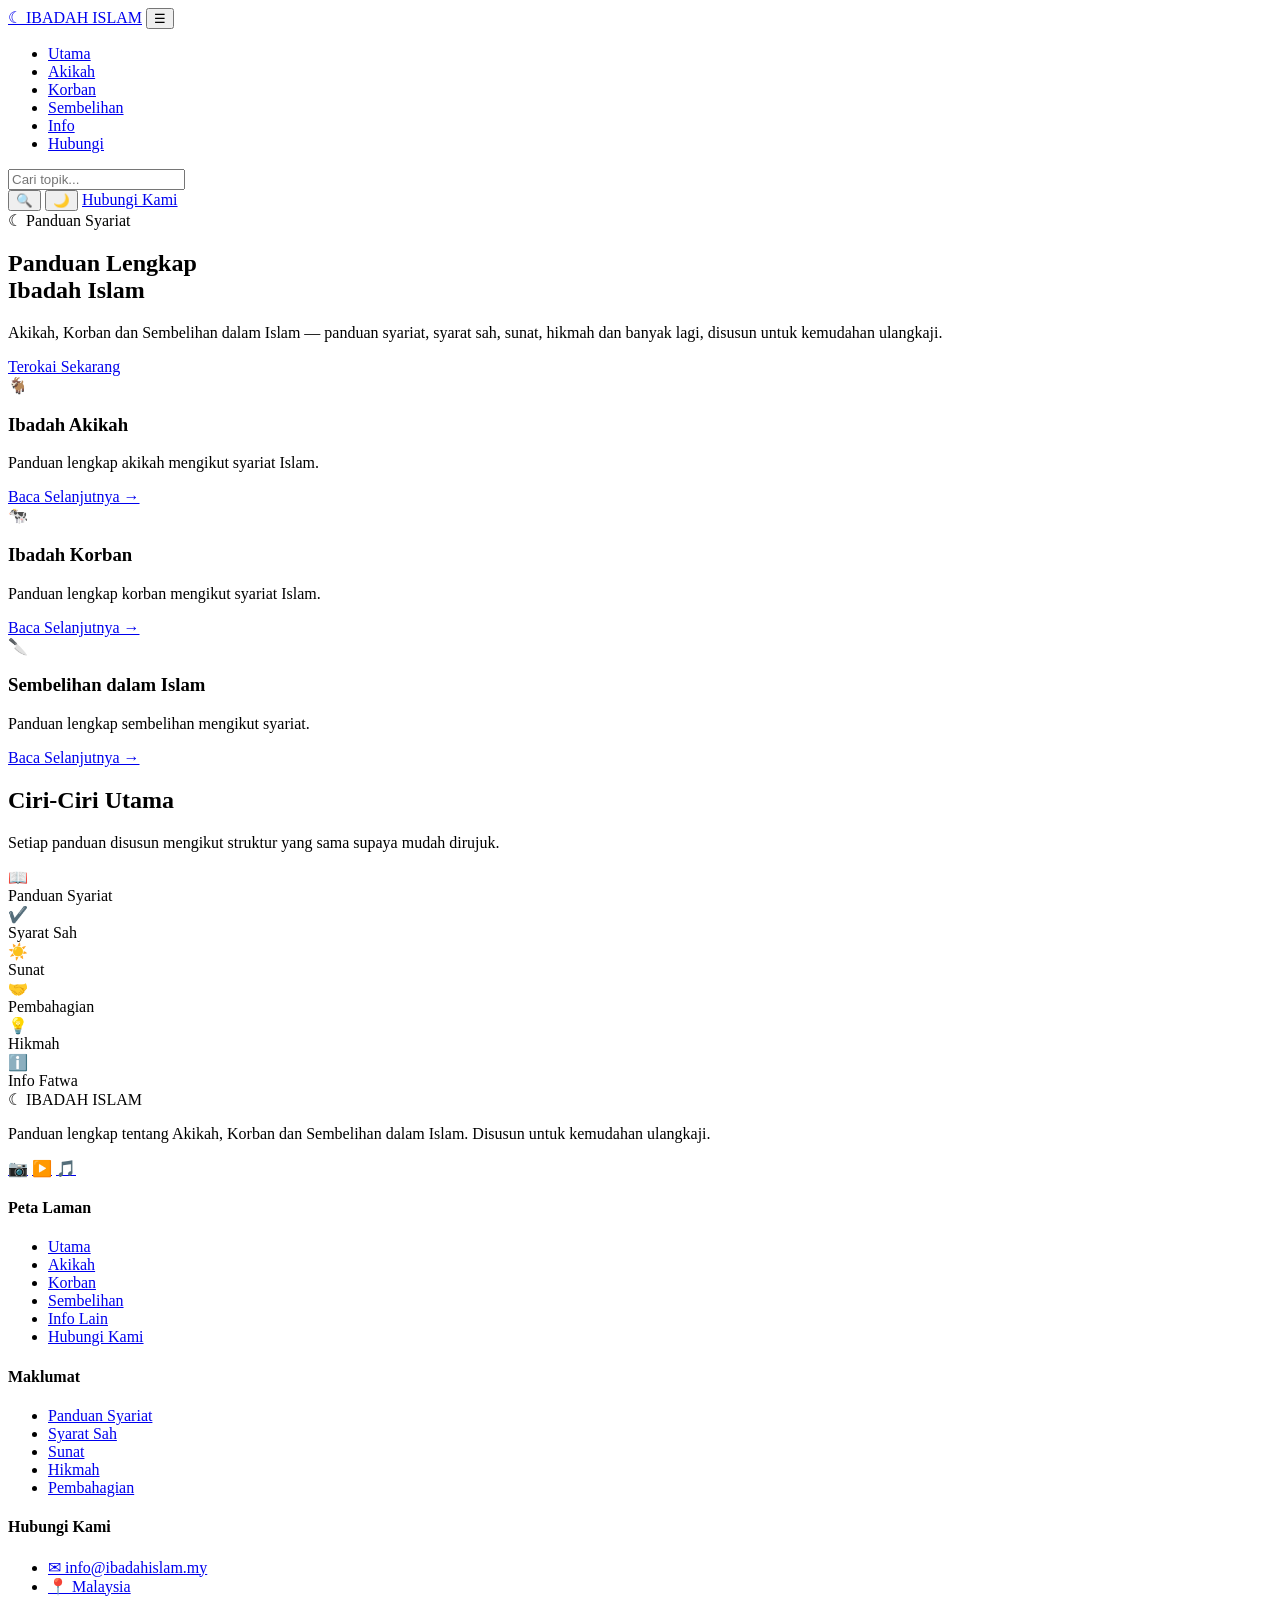
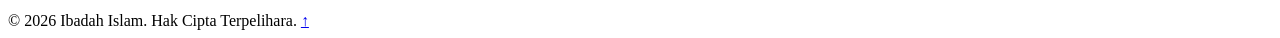
==== index.html @ 4bb91822 "Add files via upload" ====
<!DOCTYPE html>
<html lang="ms">
<head>
<meta charset="UTF-8">
<meta name="viewport" content="width=device-width, initial-scale=1.0">
<title>Panduan Ibadah Islam — Akikah, Korban &amp; Sembelihan</title>
<link rel="stylesheet" href="css/style.css">
<link rel="stylesheet" href="css/responsive.css">
</head>
<body>

<header class="site-header">
  <div class="container nav">
    <a href="index.html" class="brand"><span class="mark">☾</span> IBADAH ISLAM</a>
    <button class="nav-toggle" id="navToggle" aria-label="Buka menu">☰</button>
    <ul class="nav-links" id="navLinks">
      <li><a href="index.html" class="active">Utama</a></li>
      <li><a href="akikah.html">Akikah</a></li>
      <li><a href="korban.html">Korban</a></li>
      <li><a href="sembelihan.html">Sembelihan</a></li>
      <li><a href="about.html">Info</a></li>
      <li><a href="contact.html">Hubungi</a></li>
    </ul>
    <div class="nav-tools">
      <div class="search-wrap" id="searchWrap">
        <input type="text" class="search-input" id="searchInput" placeholder="Cari topik...">
        <div class="search-results" id="searchResults"></div>
      </div>
      <button class="icon-btn" id="searchToggle" aria-label="Cari">🔍</button>
      <button class="icon-btn" id="themeToggle" aria-label="Tukar tema">🌙</button>
      <a href="contact.html" class="nav-cta">Hubungi Kami</a>
    </div>
  </div>
</header>

<section class="hero">
  <div class="container hero-inner">
    <div class="eyebrow">☾ Panduan Syariat</div>
    <h1>Panduan Lengkap<br>Ibadah Islam</h1>
    <p>Akikah, Korban dan Sembelihan dalam Islam — panduan syariat, syarat sah, sunat, hikmah dan banyak lagi, disusun untuk kemudahan ulangkaji.</p>
    <a href="akikah.html" class="btn-primary">Terokai Sekarang</a>
  </div>
</section>

<div class="container">
  <div class="cards">
    <div class="card">
      <div class="icon">🐐</div>
      <h3>Ibadah Akikah</h3>
      <p>Panduan lengkap akikah mengikut syariat Islam.</p>
      <a href="akikah.html" class="link">Baca Selanjutnya →</a>
    </div>
    <div class="card">
      <div class="icon">🐄</div>
      <h3>Ibadah Korban</h3>
      <p>Panduan lengkap korban mengikut syariat Islam.</p>
      <a href="korban.html" class="link">Baca Selanjutnya →</a>
    </div>
    <div class="card">
      <div class="icon">🔪</div>
      <h3>Sembelihan dalam Islam</h3>
      <p>Panduan lengkap sembelihan mengikut syariat.</p>
      <a href="sembelihan.html" class="link">Baca Selanjutnya →</a>
    </div>
  </div>
</div>

<section class="section">
  <div class="container">
    <div class="section-head">
      <h2>Ciri-Ciri Utama</h2>
      <p>Setiap panduan disusun mengikut struktur yang sama supaya mudah dirujuk.</p>
    </div>
    <div class="features">
      <div class="feature"><div class="icon">📖</div><span>Panduan Syariat</span></div>
      <div class="feature"><div class="icon">✔️</div><span>Syarat Sah</span></div>
      <div class="feature"><div class="icon">☀️</div><span>Sunat</span></div>
      <div class="feature"><div class="icon">🤝</div><span>Pembahagian</span></div>
      <div class="feature"><div class="icon">💡</div><span>Hikmah</span></div>
      <div class="feature"><div class="icon">ℹ️</div><span>Info Fatwa</span></div>
    </div>
  </div>
</section>

<footer class="site-footer">
  <div class="container">
    <div class="footer-grid">
      <div class="footer-brand">
        <div class="brand"><span class="mark">☾</span> IBADAH ISLAM</div>
        <p>Panduan lengkap tentang Akikah, Korban dan Sembelihan dalam Islam. Disusun untuk kemudahan ulangkaji.</p>
        <div class="footer-social">
          <a href="#" aria-label="Instagram">📷</a>
          <a href="#" aria-label="YouTube">▶️</a>
          <a href="#" aria-label="TikTok">🎵</a>
        </div>
      </div>
      <div class="footer-col">
        <h4>Peta Laman</h4>
        <ul>
          <li><a href="index.html">Utama</a></li>
          <li><a href="akikah.html">Akikah</a></li>
          <li><a href="korban.html">Korban</a></li>
          <li><a href="sembelihan.html">Sembelihan</a></li>
          <li><a href="about.html">Info Lain</a></li>
          <li><a href="contact.html">Hubungi Kami</a></li>
        </ul>
      </div>
      <div class="footer-col">
        <h4>Maklumat</h4>
        <ul>
          <li><a href="akikah.html#t1">Panduan Syariat</a></li>
          <li><a href="akikah.html#t3">Syarat Sah</a></li>
          <li><a href="akikah.html#t4">Sunat</a></li>
          <li><a href="akikah.html#t6">Hikmah</a></li>
          <li><a href="akikah.html#t5">Pembahagian</a></li>
        </ul>
      </div>
      <div class="footer-col">
        <h4>Hubungi Kami</h4>
        <ul>
          <li><a href="mailto:info@ibadahislam.my">✉ info@ibadahislam.my</a></li>
          <li><a href="contact.html">📍 Malaysia</a></li>
        </ul>
      </div>
    </div>
    <div class="footer-bottom">
      <span>© 2026 Ibadah Islam. Hak Cipta Terpelihara.</span>
      <a href="#" class="back-top" aria-label="Kembali ke atas">↑</a>
    </div>
  </div>
</footer>

<script src="js/menu.js"></script>
<script src="js/darkmode.js"></script>
<script src="js/search.js"></script>
</body>
</html>
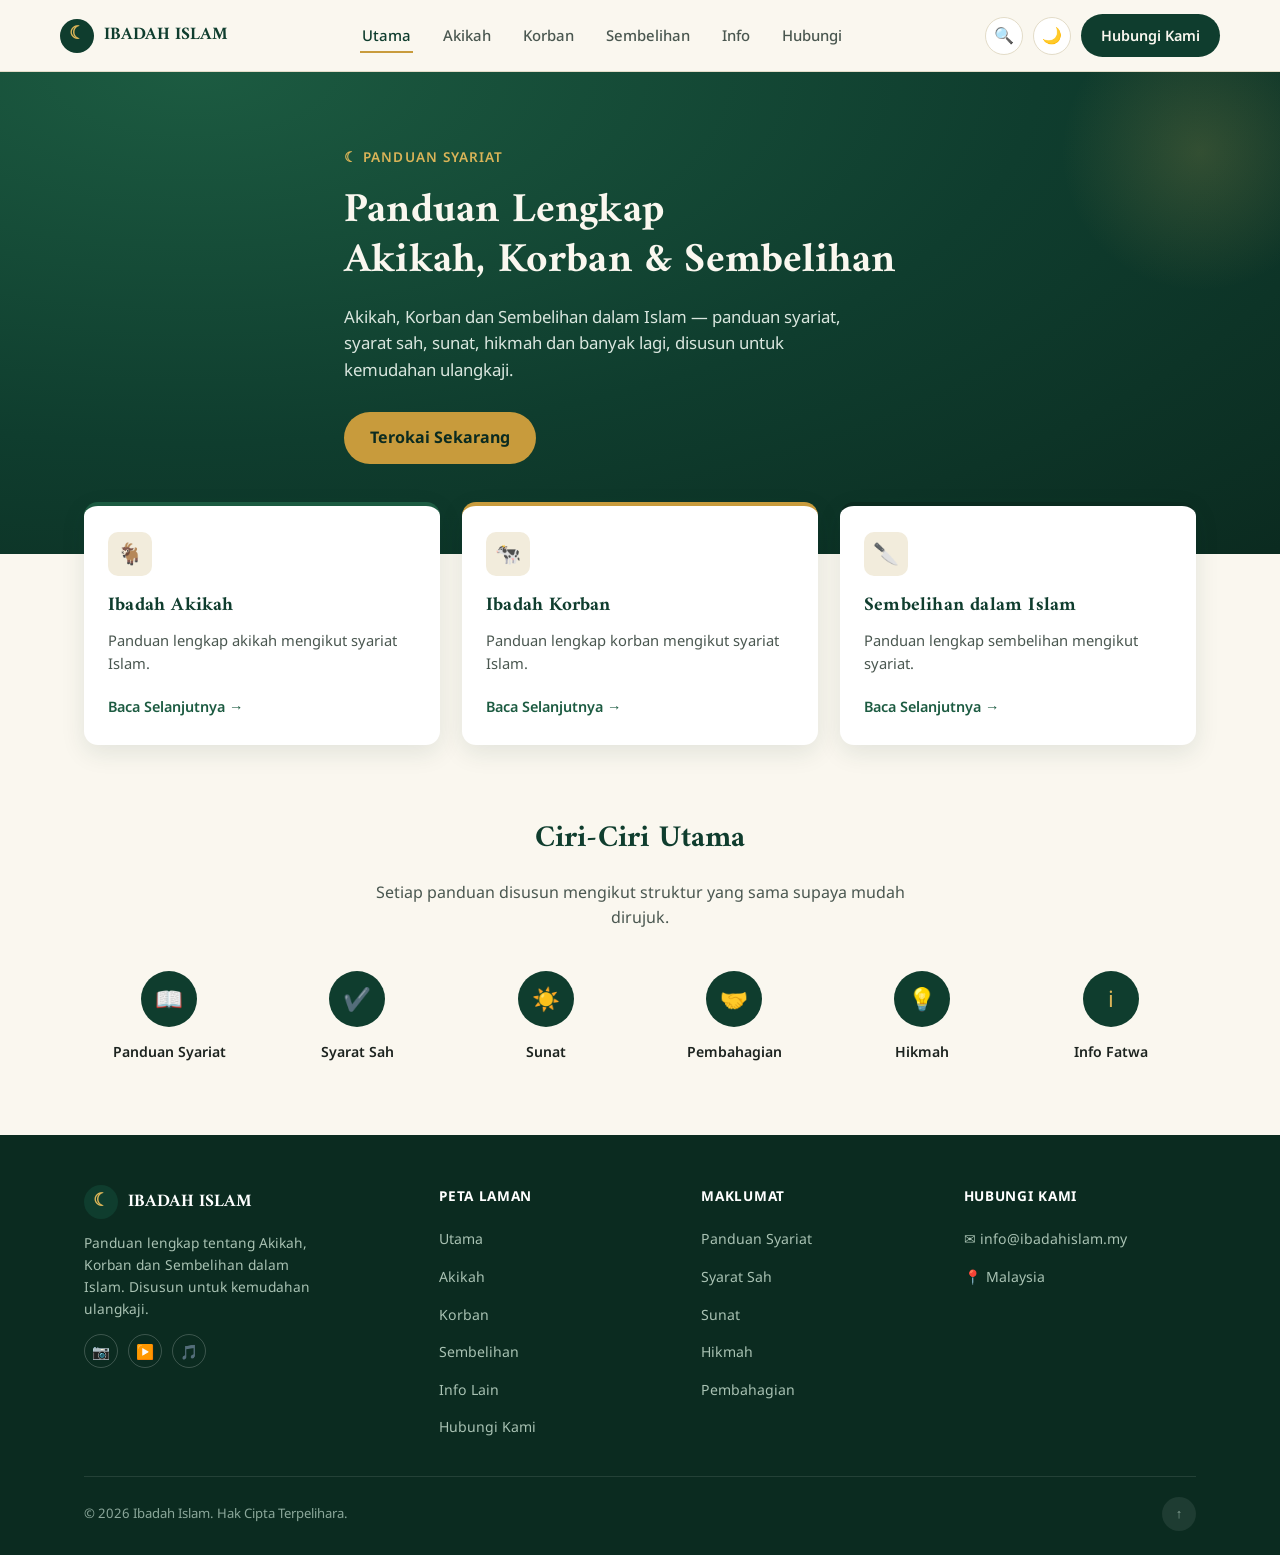
==== commit fe10ca27: "Add files via upload" ====
--- a/index.html
+++ b/index.html
@@ -3,7 +3,7 @@
 <head>
 <meta charset="UTF-8">
 <meta name="viewport" content="width=device-width, initial-scale=1.0">
-<title>Panduan Ibadah Islam — Akikah, Korban &amp; Sembelihan</title>
+<title>Panduan AKS — Akikah, Korban &amp; Sembelihan</title>
 <link rel="stylesheet" href="css/style.css">
 <link rel="stylesheet" href="css/responsive.css">
 </head>
@@ -36,7 +36,7 @@
 <section class="hero">
   <div class="container hero-inner">
     <div class="eyebrow">☾ Panduan Syariat</div>
-    <h1>Panduan Lengkap<br>Ibadah Islam</h1>
+    <h1>Panduan Lengkap<br>Akikah, Korban & Sembelihan</h1>
     <p>Akikah, Korban dan Sembelihan dalam Islam — panduan syariat, syarat sah, sunat, hikmah dan banyak lagi, disusun untuk kemudahan ulangkaji.</p>
     <a href="akikah.html" class="btn-primary">Terokai Sekarang</a>
   </div>
--- a/css/style.css
+++ b/css/style.css
@@ -0,0 +1,254 @@
+@import url('https://fonts.googleapis.com/css2?family=Amiri:ital,wght@0,400;0,700;1,400&family=Noto+Sans:wght@400;500;600;700&display=swap');
+
+:root{
+  --green-950:#0b2b20;
+  --green-900:#0f3d2e;
+  --green-700:#1c5b41;
+  --green-600:#25714f;
+  --gold-500:#c89b3c;
+  --gold-400:#dab458;
+  --cream-50:#faf7ef;
+  --cream-100:#f2ecdc;
+  --card-bg:#ffffff;
+  --ink-900:#1c231f;
+  --ink-600:#4a5750;
+  --line:#e3dcc8;
+  --ok:#2f8f5b;
+  --bad:#c0453a;
+  --radius:14px;
+  --shadow:0 8px 24px rgba(15,61,46,.10);
+  color-scheme:light;
+}
+
+html[data-theme="dark"]{
+  --cream-50:#0e1a14;
+  --cream-100:#16261e;
+  --card-bg:#152219;
+  --ink-900:#eef1ea;
+  --ink-600:#a9b8ae;
+  --line:#28392e;
+  --shadow:0 8px 24px rgba(0,0,0,.35);
+  color-scheme:dark;
+}
+
+*{box-sizing:border-box;}
+html{scroll-behavior:smooth;}
+body{
+  margin:0;
+  font-family:'Noto Sans',sans-serif;
+  color:var(--ink-900);
+  background:var(--cream-50);
+  line-height:1.6;
+  transition:background .25s,color .25s;
+}
+h1,h2,h3,.display{
+  font-family:'Amiri',serif;
+  font-weight:700;
+  letter-spacing:.2px;
+}
+a{color:inherit;text-decoration:none;}
+img{max-width:100%;display:block;}
+ul{margin:0;padding:0;list-style:none;}
+.container{max-width:1160px;margin:0 auto;padding:0 24px;}
+
+/* ---------- Crescent divider ---------- */
+.crescent-divider{display:flex;align-items:center;gap:14px;margin:8px 0 28px;color:var(--gold-500);}
+.crescent-divider::before,.crescent-divider::after{content:"";flex:1;height:1px;background:var(--line);}
+.crescent-divider svg{width:16px;height:16px;flex-shrink:0;}
+
+/* ---------- Header ---------- */
+.site-header{position:sticky;top:0;z-index:50;background:var(--cream-50);border-bottom:1px solid var(--line);}
+.nav{display:flex;align-items:center;justify-content:space-between;padding:14px 0;gap:18px;}
+.brand{display:flex;align-items:center;gap:10px;font-family:'Amiri',serif;font-weight:700;font-size:1.1rem;color:var(--green-900);white-space:nowrap;}
+html[data-theme="dark"] .brand{color:var(--gold-400);}
+.brand .mark{width:34px;height:34px;border-radius:50%;background:var(--green-900);display:flex;align-items:center;justify-content:center;color:var(--gold-400);flex-shrink:0;}
+.nav-links{display:flex;gap:28px;font-weight:500;font-size:.93rem;}
+.nav-links a{color:var(--ink-600);padding:6px 2px;border-bottom:2px solid transparent;transition:.2s;}
+.nav-links a:hover,.nav-links a.active{color:var(--green-900);border-color:var(--gold-500);}
+html[data-theme="dark"] .nav-links a:hover,
+html[data-theme="dark"] .nav-links a.active{color:var(--gold-400);}
+
+.nav-tools{display:flex;align-items:center;gap:10px;}
+.icon-btn{
+  width:38px;height:38px;border-radius:50%;border:1px solid var(--line);
+  background:var(--card-bg);color:var(--ink-600);cursor:pointer;
+  display:flex;align-items:center;justify-content:center;font-size:1rem;
+  transition:.2s;
+}
+.icon-btn:hover{border-color:var(--gold-500);color:var(--green-900);}
+html[data-theme="dark"] .icon-btn:hover{color:var(--gold-400);}
+
+.nav-cta{background:var(--green-900);color:var(--cream-50);padding:10px 20px;border-radius:999px;font-weight:600;font-size:.9rem;border:none;cursor:pointer;white-space:nowrap;}
+.nav-cta:hover{background:var(--green-700);}
+.nav-toggle{display:none;background:none;border:none;font-size:1.6rem;color:var(--green-900);cursor:pointer;}
+
+/* search */
+.search-wrap{position:relative;}
+.search-input{
+  width:0;opacity:0;padding:0;border:none;
+  background:var(--card-bg);color:var(--ink-900);border-radius:999px;
+  transition:width .25s,opacity .25s,padding .25s;
+}
+.search-wrap.open .search-input{
+  width:190px;opacity:1;padding:8px 14px;border:1px solid var(--line);
+}
+.search-results{
+  position:absolute;top:46px;right:0;width:280px;
+  background:var(--card-bg);border:1px solid var(--line);border-radius:10px;
+  box-shadow:var(--shadow);overflow:hidden;display:none;z-index:60;
+}
+.search-results.show{display:block;}
+.search-results a{display:block;padding:10px 14px;font-size:.88rem;border-bottom:1px solid var(--line);color:var(--ink-900);}
+.search-results a:last-child{border-bottom:none;}
+.search-results a:hover{background:var(--cream-100);}
+.search-results .empty{padding:12px 14px;font-size:.85rem;color:var(--ink-600);}
+
+@media(max-width:860px){
+  .nav-links{position:absolute;top:100%;left:0;right:0;background:var(--cream-50);border-bottom:1px solid var(--line);flex-direction:column;gap:0;padding:8px 24px 16px;display:none;}
+  .nav-links.open{display:flex;}
+  .nav-links a{padding:12px 0;border-bottom:1px solid var(--line);}
+  .nav-toggle{display:block;}
+  .nav-cta{display:none;}
+  .search-wrap.open .search-input{width:140px;}
+}
+
+/* ---------- Hero ---------- */
+.hero{background:radial-gradient(120% 140% at 15% 0%,var(--green-700) 0%,var(--green-900) 55%,var(--green-950) 100%);color:#faf7ef;padding:72px 0 90px;position:relative;overflow:hidden;}
+.hero::after{content:"";position:absolute;right:-60px;top:-60px;width:280px;height:280px;border-radius:50%;background:radial-gradient(circle,rgba(218,180,88,.18),transparent 70%);}
+.hero-inner{max-width:640px;position:relative;}
+.hero .eyebrow{display:inline-flex;align-items:center;gap:8px;color:var(--gold-400);font-weight:600;font-size:.85rem;letter-spacing:.08em;text-transform:uppercase;margin-bottom:18px;}
+.hero h1{font-size:2.6rem;line-height:1.2;margin:0 0 18px;}
+.hero p{color:#d9e6de;font-size:1.05rem;max-width:520px;margin:0 0 28px;}
+.btn-primary{display:inline-block;background:var(--gold-500);color:var(--green-950);padding:13px 26px;border-radius:999px;font-weight:700;transition:.2s;}
+.btn-primary:hover{background:var(--gold-400);}
+
+/* ---------- Category cards ---------- */
+.cards{display:grid;grid-template-columns:repeat(3,1fr);gap:22px;margin-top:-52px;position:relative;z-index:2;}
+.card{background:var(--card-bg);border-radius:var(--radius);padding:26px 24px;box-shadow:var(--shadow);border-top:4px solid var(--green-700);}
+.card:nth-child(2){border-top-color:var(--gold-500);}
+.card:nth-child(3){border-top-color:var(--green-950);}
+.card h3{font-size:1.2rem;margin:14px 0 8px;color:var(--green-900);}
+html[data-theme="dark"] .card h3{color:var(--gold-400);}
+.card p{color:var(--ink-600);font-size:.92rem;margin:0 0 18px;}
+.card .icon{width:44px;height:44px;border-radius:10px;background:var(--cream-100);display:flex;align-items:center;justify-content:center;color:var(--green-700);font-size:1.3rem;}
+.card a.link{color:var(--green-700);font-weight:600;font-size:.9rem;}
+.card a.link:hover{color:var(--gold-500);}
+@media(max-width:860px){.cards{grid-template-columns:1fr;margin-top:28px;}}
+
+/* ---------- Features grid ---------- */
+.section{padding:70px 0;}
+.section-head{text-align:center;max-width:560px;margin:0 auto 40px;}
+.section-head h2{font-size:1.9rem;color:var(--green-900);margin:0 0 10px;}
+html[data-theme="dark"] .section-head h2{color:var(--gold-400);}
+.section-head p{color:var(--ink-600);}
+.features{display:grid;grid-template-columns:repeat(6,1fr);gap:18px;}
+.feature{text-align:center;}
+.feature .icon{width:56px;height:56px;margin:0 auto 12px;border-radius:50%;background:var(--green-900);color:var(--gold-400);display:flex;align-items:center;justify-content:center;font-size:1.4rem;}
+.feature span{font-weight:600;font-size:.88rem;color:var(--ink-900);}
+@media(max-width:860px){.features{grid-template-columns:repeat(3,1fr);}}
+@media(max-width:520px){.features{grid-template-columns:repeat(2,1fr);}}
+
+/* ---------- Topic page header ---------- */
+.topic-hero{padding:34px 0;color:#faf7ef;}
+.topic-hero.tone-green{background:var(--green-900);}
+.topic-hero.tone-gold{background:#7a5a1e;}
+.topic-hero.tone-dark{background:var(--green-950);}
+.topic-hero-inner{display:flex;align-items:center;gap:16px;}
+.topic-hero .mark{width:52px;height:52px;border-radius:12px;background:rgba(255,255,255,.12);display:flex;align-items:center;justify-content:center;font-size:1.5rem;flex-shrink:0;}
+.breadcrumb{color:var(--gold-400);font-size:.85rem;margin-bottom:6px;}
+.breadcrumb a{color:#cfe0d7;}
+.topic-hero h1{font-size:1.6rem;margin:0 0 4px;}
+.topic-hero .sub{color:#d9e6de;font-size:.92rem;margin:0;}
+
+/* ---------- Topic content: two-column section grid ---------- */
+.topic-body{padding:40px 0 90px;}
+.topic-grid{display:grid;grid-template-columns:1fr 1fr;gap:20px;margin-bottom:20px;}
+.panel{background:var(--card-bg);border:1px solid var(--line);border-radius:var(--radius);padding:24px 26px;}
+.panel.span-2{grid-column:1 / -1;}
+.panel h2{color:var(--green-900);font-size:1.05rem;margin:0 0 14px;display:flex;gap:8px;align-items:baseline;}
+html[data-theme="dark"] .panel h2{color:var(--gold-400);}
+.panel h2 .num{color:var(--gold-500);}
+.panel p{margin:0 0 10px;font-size:.94rem;}
+.panel ul.plain li{padding:4px 0 4px 18px;position:relative;font-size:.93rem;color:var(--ink-900);}
+.panel ul.plain li::before{content:"•";position:absolute;left:0;color:var(--gold-500);}
+.hukum-badge{display:inline-block;background:var(--cream-100);color:var(--green-900);font-weight:700;padding:6px 14px;border-radius:999px;font-size:.83rem;margin-top:4px;}
+html[data-theme="dark"] .hukum-badge{color:var(--gold-400);}
+
+/* checklist (tick / cross) */
+.checklist li{display:flex;gap:10px;align-items:flex-start;padding:6px 0;font-size:.93rem;}
+.checklist li .tick{color:var(--ok);flex-shrink:0;}
+.checklist li.no .tick{color:var(--bad);}
+
+/* animal / icon mini row */
+.icon-row{display:flex;gap:14px;flex-wrap:wrap;margin-top:10px;}
+.icon-chip{display:flex;flex-direction:column;align-items:center;gap:6px;font-size:1.5rem;}
+.icon-chip span{font-size:.72rem;color:var(--ink-600);}
+
+/* subheads inside panel */
+.panel h4{margin:16px 0 6px;font-size:.88rem;color:var(--ink-600);text-transform:uppercase;letter-spacing:.04em;}
+.panel h4:first-child{margin-top:0;}
+
+/* table (used on Korban timeline) */
+.table-wrap{overflow-x:auto;}
+table.sched{width:100%;border-collapse:collapse;font-size:.9rem;}
+table.sched th,table.sched td{padding:10px 12px;text-align:left;border-bottom:1px solid var(--line);}
+table.sched th{color:var(--ink-600);font-weight:600;font-size:.8rem;text-transform:uppercase;letter-spacing:.03em;}
+table.sched td.status-ok{color:var(--ok);font-weight:600;}
+table.sched td.status-no{color:var(--bad);font-weight:600;}
+
+/* pembahagian daging circles */
+.split-row{display:flex;gap:18px;flex-wrap:wrap;margin-top:10px;}
+.split{flex:1;min-width:140px;text-align:center;}
+.split .ring{
+  width:64px;height:64px;border-radius:50%;margin:0 auto 10px;
+  display:flex;align-items:center;justify-content:center;
+  font-weight:700;font-size:.85rem;color:#fff;
+}
+.split.a .ring{background:var(--gold-500);}
+.split.b .ring{background:var(--green-700);}
+.split.c .ring{background:#3a6ea5;}
+.split p{font-size:.85rem;color:var(--ink-600);margin:0;}
+
+/* fatwa info box */
+.info-box{background:var(--cream-100);border-left:4px solid var(--gold-500);border-radius:10px;padding:18px 20px;}
+.info-box p{font-size:.85rem;color:var(--ink-600);margin-top:12px;}
+
+@media(max-width:860px){
+  .topic-grid{grid-template-columns:1fr;}
+}
+
+/* ---------- Simple content pages (About / Contact) ---------- */
+.page-body{padding:50px 0 90px;}
+.prose{max-width:720px;}
+.prose h2{color:var(--green-900);font-size:1.4rem;margin:28px 0 10px;}
+html[data-theme="dark"] .prose h2{color:var(--gold-400);}
+.prose p{margin:0 0 14px;}
+
+.contact-grid{display:grid;grid-template-columns:1fr 1fr;gap:30px;align-items:start;}
+.form-field{margin-bottom:16px;}
+.form-field label{display:block;font-size:.88rem;font-weight:600;margin-bottom:6px;}
+.form-field input,.form-field textarea{
+  width:100%;padding:11px 14px;border-radius:8px;border:1px solid var(--line);
+  background:var(--card-bg);color:var(--ink-900);font-family:inherit;font-size:.92rem;
+}
+.form-field textarea{min-height:120px;resize:vertical;}
+.form-note{font-size:.82rem;color:var(--ink-600);margin-top:10px;}
+.contact-info li{display:flex;gap:12px;align-items:flex-start;padding:10px 0;border-bottom:1px solid var(--line);font-size:.92rem;}
+.contact-info li .icon-btn{cursor:default;}
+@media(max-width:860px){.contact-grid{grid-template-columns:1fr;}}
+
+/* ---------- Footer ---------- */
+.site-footer{background:var(--green-950);color:#bcd0c5;padding:50px 0 24px;}
+.footer-grid{display:grid;grid-template-columns:1.4fr 1fr 1fr 1fr;gap:30px;padding-bottom:30px;border-bottom:1px solid rgba(255,255,255,.1);}
+.footer-brand .brand{color:#fff;margin-bottom:10px;}
+.footer-brand p{font-size:.86rem;color:#a9c2b3;max-width:240px;}
+.footer-social{display:flex;gap:10px;margin-top:14px;}
+.footer-social a{width:34px;height:34px;border-radius:50%;border:1px solid rgba(255,255,255,.2);display:flex;align-items:center;justify-content:center;font-size:.9rem;}
+.footer-col h4{color:#fff;font-size:.85rem;text-transform:uppercase;letter-spacing:.05em;margin:0 0 14px;}
+.footer-col ul li{padding:6px 0;}
+.footer-col ul li a{color:#a9c2b3;font-size:.88rem;}
+.footer-col ul li a:hover{color:var(--gold-400);}
+.footer-bottom{display:flex;justify-content:space-between;align-items:center;padding-top:20px;font-size:.82rem;color:#8ba79a;flex-wrap:wrap;gap:10px;}
+.back-top{width:34px;height:34px;border-radius:50%;background:rgba(255,255,255,.08);display:flex;align-items:center;justify-content:center;}
+@media(max-width:860px){.footer-grid{grid-template-columns:1fr 1fr;}}
+@media(max-width:520px){.footer-grid{grid-template-columns:1fr;}}
--- a/css/responsive.css
+++ b/css/responsive.css
@@ -0,0 +1,32 @@
+@media(max-width:1024px){
+  .hero{padding:56px 0 76px;}
+  .hero h1{font-size:2.2rem;}
+  .section{padding:56px 0;}
+}
+
+/* Small phones: shrink type scale, stack contact grid, full-width search */
+@media(max-width:480px){
+  .hero h1{font-size:1.8rem;}
+  .hero p{font-size:.95rem;}
+  .brand{font-size:.95rem;}
+  .topic-hero h1{font-size:1.35rem;}
+  .panel{padding:20px 18px;}
+  .split-row{gap:12px;}
+  .split{min-width:100px;}
+  .footer-bottom{flex-direction:column;align-items:flex-start;}
+  .search-wrap.open .search-input{width:100%;position:fixed;left:16px;right:16px;top:64px;}
+  .search-results{position:fixed;left:16px;right:16px;top:108px;width:auto;}
+}
+
+/* Print: no header/footer chrome, just content */
+@media print{
+  .site-header,.site-footer,.nav-tools,.search-wrap{display:none !important;}
+  body{background:#fff;color:#000;}
+  .panel{border:1px solid #ccc;box-shadow:none;}
+}
+
+/* Respect reduced-motion preference */
+@media (prefers-reduced-motion: reduce){
+  html{scroll-behavior:auto;}
+  *{transition:none !important;}
+}
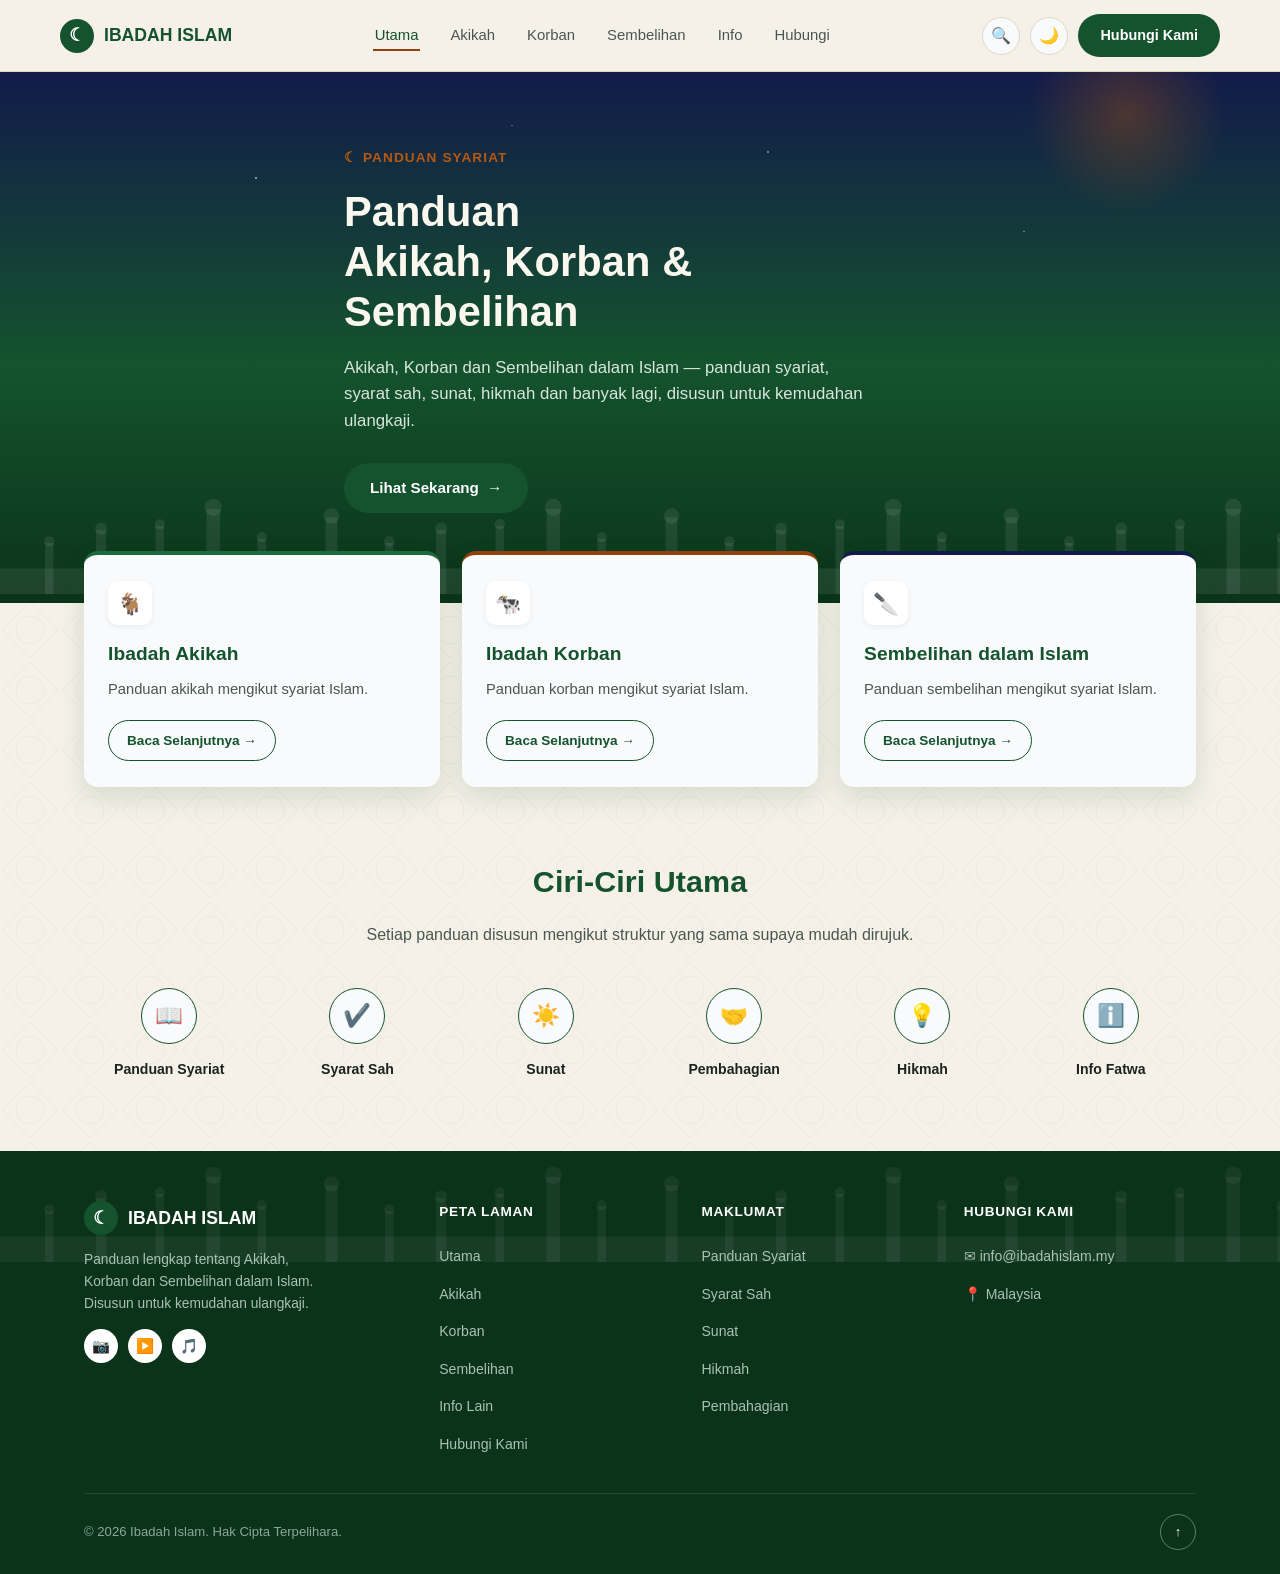
==== commit be174ff8: "Add files via upload" ====
--- a/index.html
+++ b/index.html
@@ -36,9 +36,9 @@
 <section class="hero">
   <div class="container hero-inner">
     <div class="eyebrow">☾ Panduan Syariat</div>
-    <h1>Panduan Lengkap<br>Akikah, Korban & Sembelihan</h1>
+    <h1>Panduan<br>Akikah, Korban & Sembelihan</h1>
     <p>Akikah, Korban dan Sembelihan dalam Islam — panduan syariat, syarat sah, sunat, hikmah dan banyak lagi, disusun untuk kemudahan ulangkaji.</p>
-    <a href="akikah.html" class="btn-primary">Terokai Sekarang</a>
+    <a href="akikah.html" class="btn-primary"> Lihat Sekarang</a>
   </div>
 </section>
 
@@ -47,19 +47,19 @@
     <div class="card">
       <div class="icon">🐐</div>
       <h3>Ibadah Akikah</h3>
-      <p>Panduan lengkap akikah mengikut syariat Islam.</p>
+      <p>Panduan akikah mengikut syariat Islam.</p>
       <a href="akikah.html" class="link">Baca Selanjutnya →</a>
     </div>
     <div class="card">
       <div class="icon">🐄</div>
       <h3>Ibadah Korban</h3>
-      <p>Panduan lengkap korban mengikut syariat Islam.</p>
+      <p>Panduan korban mengikut syariat Islam.</p>
       <a href="korban.html" class="link">Baca Selanjutnya →</a>
     </div>
     <div class="card">
       <div class="icon">🔪</div>
       <h3>Sembelihan dalam Islam</h3>
-      <p>Panduan lengkap sembelihan mengikut syariat.</p>
+      <p>Panduan sembelihan mengikut syariat Islam.</p>
       <a href="sembelihan.html" class="link">Baca Selanjutnya →</a>
     </div>
   </div>
--- a/css/style.css
+++ b/css/style.css
@@ -1,22 +1,30 @@
-@import url('https://fonts.googleapis.com/css2?family=Amiri:ital,wght@0,400;0,700;1,400&family=Noto+Sans:wght@400;500;600;700&display=swap');
+/* ===========================================================
+   PANDUAN IBADAH ISLAM — Design tokens
+   Palette (from brand sheet): deep green #14532D, amber #92400E,
+   navy #1E3ABA, warm cream #F5F1E8, near-white card #F8FAFC
+   Type: Poppins Bold (headings) + Poppins Regular (body)
+=========================================================== */
+
+@import url('https://fonts.googleapis.com/css2?family=Poppins:wght@400;500;600;700&display=swap');
 
 :root{
-  --green-950:#0b2b20;
-  --green-900:#0f3d2e;
-  --green-700:#1c5b41;
-  --green-600:#25714f;
-  --gold-500:#c89b3c;
-  --gold-400:#dab458;
-  --cream-50:#faf7ef;
-  --cream-100:#f2ecdc;
-  --card-bg:#ffffff;
+  --green-950:#0b3319;
+  --green-900:#14532d;
+  --green-700:#1c6b3a;
+  --green-600:#237a44;
+  --gold-500:#92400e;
+  --gold-400:#b5590f;
+  --navy-900:#121b4a;
+  --cream-50:#f5f1e8;
+  --cream-100:#ece3cf;
+  --card-bg:#f8fafc;
   --ink-900:#1c231f;
   --ink-600:#4a5750;
-  --line:#e3dcc8;
-  --ok:#2f8f5b;
+  --line:#e3d9c2;
+  --ok:#1c6b3a;
   --bad:#c0453a;
   --radius:14px;
-  --shadow:0 8px 24px rgba(15,61,46,.10);
+  --shadow:0 10px 26px rgba(20,83,45,.14);
   color-scheme:light;
 }
 
@@ -27,7 +35,7 @@
   --ink-900:#eef1ea;
   --ink-600:#a9b8ae;
   --line:#28392e;
-  --shadow:0 8px 24px rgba(0,0,0,.35);
+  --shadow:0 10px 26px rgba(0,0,0,.4);
   color-scheme:dark;
 }
 
@@ -35,16 +43,19 @@
 html{scroll-behavior:smooth;}
 body{
   margin:0;
-  font-family:'Noto Sans',sans-serif;
+  font-family:'Poppins',sans-serif;
   color:var(--ink-900);
-  background:var(--cream-50);
+  background-color:var(--cream-50);
+  /* subtle geometric texture, echoes the brand sheet's optional pattern background */
+  background-image:url("data:image/svg+xml,%3Csvg xmlns='http://www.w3.org/2000/svg' width='60' height='60' viewBox='0 0 60 60'%3E%3Cg fill='none' stroke='%2314532d' stroke-opacity='0.05' stroke-width='1'%3E%3Cpath d='M30 2 L58 30 L30 58 L2 30 Z'/%3E%3Ccircle cx='30' cy='30' r='14'/%3E%3C/g%3E%3C/svg%3E");
+  background-repeat:repeat;
   line-height:1.6;
   transition:background .25s,color .25s;
 }
 h1,h2,h3,.display{
-  font-family:'Amiri',serif;
+  font-family:'Poppins',sans-serif;
   font-weight:700;
-  letter-spacing:.2px;
+  letter-spacing:.1px;
 }
 a{color:inherit;text-decoration:none;}
 img{max-width:100%;display:block;}
@@ -59,9 +70,9 @@
 /* ---------- Header ---------- */
 .site-header{position:sticky;top:0;z-index:50;background:var(--cream-50);border-bottom:1px solid var(--line);}
 .nav{display:flex;align-items:center;justify-content:space-between;padding:14px 0;gap:18px;}
-.brand{display:flex;align-items:center;gap:10px;font-family:'Amiri',serif;font-weight:700;font-size:1.1rem;color:var(--green-900);white-space:nowrap;}
+.brand{display:flex;align-items:center;gap:10px;font-family:'Poppins',sans-serif;font-weight:700;font-size:1.1rem;color:var(--green-900);white-space:nowrap;}
 html[data-theme="dark"] .brand{color:var(--gold-400);}
-.brand .mark{width:34px;height:34px;border-radius:50%;background:var(--green-900);display:flex;align-items:center;justify-content:center;color:var(--gold-400);flex-shrink:0;}
+.brand .mark{width:34px;height:34px;border-radius:50%;background:var(--green-900);display:flex;align-items:center;justify-content:center;color:#fff;flex-shrink:0;}
 .nav-links{display:flex;gap:28px;font-weight:500;font-size:.93rem;}
 .nav-links a{color:var(--ink-600);padding:6px 2px;border-bottom:2px solid transparent;transition:.2s;}
 .nav-links a:hover,.nav-links a.active{color:var(--green-900);border-color:var(--gold-500);}
@@ -70,16 +81,17 @@
 
 .nav-tools{display:flex;align-items:center;gap:10px;}
 .icon-btn{
-  width:38px;height:38px;border-radius:50%;border:1px solid var(--line);
-  background:var(--card-bg);color:var(--ink-600);cursor:pointer;
+  width:38px;height:38px;border-radius:50%;border:1.5px solid var(--line);
+  background:var(--card-bg);color:var(--green-900);cursor:pointer;
   display:flex;align-items:center;justify-content:center;font-size:1rem;
   transition:.2s;
 }
-.icon-btn:hover{border-color:var(--gold-500);color:var(--green-900);}
-html[data-theme="dark"] .icon-btn:hover{color:var(--gold-400);}
-
-.nav-cta{background:var(--green-900);color:var(--cream-50);padding:10px 20px;border-radius:999px;font-weight:600;font-size:.9rem;border:none;cursor:pointer;white-space:nowrap;}
-.nav-cta:hover{background:var(--green-700);}
+.icon-btn:hover{border-color:var(--green-900);background:var(--green-900);color:#fff;}
+html[data-theme="dark"] .icon-btn{color:var(--gold-400);}
+html[data-theme="dark"] .icon-btn:hover{background:var(--gold-500);color:#fff;border-color:var(--gold-500);}
+
+.nav-cta{background:var(--green-900);color:#fff;padding:10px 22px;border-radius:999px;font-weight:600;font-size:.9rem;border:none;cursor:pointer;white-space:nowrap;transition:.2s;}
+.nav-cta:hover{background:var(--gold-500);}
 .nav-toggle{display:none;background:none;border:none;font-size:1.6rem;color:var(--green-900);cursor:pointer;}
 
 /* search */
@@ -90,11 +102,11 @@
   transition:width .25s,opacity .25s,padding .25s;
 }
 .search-wrap.open .search-input{
-  width:190px;opacity:1;padding:8px 14px;border:1px solid var(--line);
+  width:190px;opacity:1;padding:9px 16px;border:1.5px solid var(--green-900);
 }
 .search-results{
   position:absolute;top:46px;right:0;width:280px;
-  background:var(--card-bg);border:1px solid var(--line);border-radius:10px;
+  background:var(--card-bg);border:1px solid var(--line);border-radius:12px;
   box-shadow:var(--shadow);overflow:hidden;display:none;z-index:60;
 }
 .search-results.show{display:block;}
@@ -112,27 +124,58 @@
   .search-wrap.open .search-input{width:140px;}
 }
 
-/* ---------- Hero ---------- */
-.hero{background:radial-gradient(120% 140% at 15% 0%,var(--green-700) 0%,var(--green-900) 55%,var(--green-950) 100%);color:#faf7ef;padding:72px 0 90px;position:relative;overflow:hidden;}
-.hero::after{content:"";position:absolute;right:-60px;top:-60px;width:280px;height:280px;border-radius:50%;background:radial-gradient(circle,rgba(218,180,88,.18),transparent 70%);}
+/* ---------- Hero — night skyline + crescent, brand-sheet mood ---------- */
+.hero{
+  background-color:var(--green-950);
+  background-image:
+    radial-gradient(2px 2px at 20% 20%, rgba(255,255,255,.5) 50%, transparent 51%),
+    radial-gradient(2px 2px at 60% 15%, rgba(255,255,255,.4) 50%, transparent 51%),
+    radial-gradient(1.5px 1.5px at 80% 30%, rgba(255,255,255,.35) 50%, transparent 51%),
+    radial-gradient(1.5px 1.5px at 40% 10%, rgba(255,255,255,.3) 50%, transparent 51%),
+    radial-gradient(140px 140px at 88% 8%, rgba(181,89,15,.35), transparent 70%),
+    url("data:image/svg+xml,%3Csvg xmlns='http://www.w3.org/2000/svg' viewBox='0 0 400 120'%3E%3Cg fill='%23ffffff' fill-opacity='0.08'%3E%3Crect x='0' y='90' width='400' height='30'/%3E%3Crect x='30' y='40' width='10' height='80'/%3E%3Ccircle cx='35' cy='38' r='6'/%3E%3Crect x='90' y='20' width='16' height='100'/%3E%3Ccircle cx='98' cy='18' r='10'/%3E%3Crect x='150' y='55' width='10' height='65'/%3E%3Ccircle cx='155' cy='53' r='6'/%3E%3Crect x='230' y='30' width='14' height='90'/%3E%3Ccircle cx='237' cy='28' r='9'/%3E%3Crect x='300' y='60' width='10' height='60'/%3E%3Ccircle cx='305' cy='58' r='6'/%3E%3Crect x='360' y='45' width='12' height='75'/%3E%3Ccircle cx='366' cy='43' r='7'/%3E%3C/g%3E%3C/svg%3E"),
+    linear-gradient(180deg,var(--navy-900) 0%,var(--green-900) 55%,var(--green-950) 100%);
+  background-repeat:no-repeat,no-repeat,no-repeat,no-repeat,no-repeat,repeat-x,no-repeat;
+  background-position:top left,top left,top left,top left,top right,bottom center,top left;
+  background-size:auto,auto,auto,auto,auto,340px 120px,cover;
+  color:#faf7ef;
+  padding:72px 0 90px;
+  position:relative;
+  overflow:hidden;
+}
 .hero-inner{max-width:640px;position:relative;}
 .hero .eyebrow{display:inline-flex;align-items:center;gap:8px;color:var(--gold-400);font-weight:600;font-size:.85rem;letter-spacing:.08em;text-transform:uppercase;margin-bottom:18px;}
 .hero h1{font-size:2.6rem;line-height:1.2;margin:0 0 18px;}
 .hero p{color:#d9e6de;font-size:1.05rem;max-width:520px;margin:0 0 28px;}
-.btn-primary{display:inline-block;background:var(--gold-500);color:var(--green-950);padding:13px 26px;border-radius:999px;font-weight:700;transition:.2s;}
-.btn-primary:hover{background:var(--gold-400);}
+
+/* Buttons — solid pill (TEROKAI SEKARANG style) */
+.btn-primary{
+  display:inline-flex;align-items:center;gap:8px;
+  background:var(--green-900);color:#fff;
+  padding:13px 26px;border-radius:999px;font-weight:600;font-size:.95rem;
+  transition:.2s;
+}
+.btn-primary::after{content:"→";font-weight:700;}
+.btn-primary:hover{background:var(--gold-500);}
 
 /* ---------- Category cards ---------- */
 .cards{display:grid;grid-template-columns:repeat(3,1fr);gap:22px;margin-top:-52px;position:relative;z-index:2;}
 .card{background:var(--card-bg);border-radius:var(--radius);padding:26px 24px;box-shadow:var(--shadow);border-top:4px solid var(--green-700);}
 .card:nth-child(2){border-top-color:var(--gold-500);}
-.card:nth-child(3){border-top-color:var(--green-950);}
+.card:nth-child(3){border-top-color:var(--navy-900);}
 .card h3{font-size:1.2rem;margin:14px 0 8px;color:var(--green-900);}
 html[data-theme="dark"] .card h3{color:var(--gold-400);}
 .card p{color:var(--ink-600);font-size:.92rem;margin:0 0 18px;}
-.card .icon{width:44px;height:44px;border-radius:10px;background:var(--cream-100);display:flex;align-items:center;justify-content:center;color:var(--green-700);font-size:1.3rem;}
-.card a.link{color:var(--green-700);font-weight:600;font-size:.9rem;}
-.card a.link:hover{color:var(--gold-500);}
+.card .icon{width:44px;height:44px;border-radius:10px;background:#fff;display:flex;align-items:center;justify-content:center;color:var(--green-700);font-size:1.3rem;box-shadow:0 2px 6px rgba(0,0,0,.06);}
+
+/* Buttons — outlined pill (BACA SELANJUTNYA style) */
+.card a.link{
+  display:inline-flex;align-items:center;gap:6px;
+  border:1.5px solid var(--green-900);color:var(--green-900);
+  padding:9px 18px;border-radius:999px;font-weight:600;font-size:.85rem;
+  transition:.2s;
+}
+.card a.link:hover{background:var(--green-900);color:#fff;}
 @media(max-width:860px){.cards{grid-template-columns:1fr;margin-top:28px;}}
 
 /* ---------- Features grid ---------- */
@@ -143,22 +186,23 @@
 .section-head p{color:var(--ink-600);}
 .features{display:grid;grid-template-columns:repeat(6,1fr);gap:18px;}
 .feature{text-align:center;}
-.feature .icon{width:56px;height:56px;margin:0 auto 12px;border-radius:50%;background:var(--green-900);color:var(--gold-400);display:flex;align-items:center;justify-content:center;font-size:1.4rem;}
+.feature .icon{width:56px;height:56px;margin:0 auto 12px;border-radius:50%;border:1.5px solid var(--green-900);background:var(--card-bg);color:var(--green-900);display:flex;align-items:center;justify-content:center;font-size:1.4rem;}
+html[data-theme="dark"] .feature .icon{border-color:var(--gold-400);color:var(--gold-400);}
 .feature span{font-weight:600;font-size:.88rem;color:var(--ink-900);}
 @media(max-width:860px){.features{grid-template-columns:repeat(3,1fr);}}
 @media(max-width:520px){.features{grid-template-columns:repeat(2,1fr);}}
 
-/* ---------- Topic page header ---------- */
+/* ---------- Topic page header — color-coded per category, per brand sheet ---------- */
 .topic-hero{padding:34px 0;color:#faf7ef;}
 .topic-hero.tone-green{background:var(--green-900);}
-.topic-hero.tone-gold{background:#7a5a1e;}
-.topic-hero.tone-dark{background:var(--green-950);}
+.topic-hero.tone-gold{background:var(--gold-500);}
+.topic-hero.tone-dark{background:var(--navy-900);}
 .topic-hero-inner{display:flex;align-items:center;gap:16px;}
-.topic-hero .mark{width:52px;height:52px;border-radius:12px;background:rgba(255,255,255,.12);display:flex;align-items:center;justify-content:center;font-size:1.5rem;flex-shrink:0;}
-.breadcrumb{color:var(--gold-400);font-size:.85rem;margin-bottom:6px;}
-.breadcrumb a{color:#cfe0d7;}
+.topic-hero .mark{width:52px;height:52px;border-radius:12px;background:rgba(255,255,255,.15);display:flex;align-items:center;justify-content:center;font-size:1.5rem;flex-shrink:0;}
+.breadcrumb{color:#f3dfc0;font-size:.85rem;margin-bottom:6px;}
+.breadcrumb a{color:#e4ded0;}
 .topic-hero h1{font-size:1.6rem;margin:0 0 4px;}
-.topic-hero .sub{color:#d9e6de;font-size:.92rem;margin:0;}
+.topic-hero .sub{color:#eae4d6;font-size:.92rem;margin:0;}
 
 /* ---------- Topic content: two-column section grid ---------- */
 .topic-body{padding:40px 0 90px;}
@@ -170,19 +214,28 @@
 .panel h2 .num{color:var(--gold-500);}
 .panel p{margin:0 0 10px;font-size:.94rem;}
 .panel ul.plain li{padding:4px 0 4px 18px;position:relative;font-size:.93rem;color:var(--ink-900);}
-.panel ul.plain li::before{content:"•";position:absolute;left:0;color:var(--gold-500);}
-.hukum-badge{display:inline-block;background:var(--cream-100);color:var(--green-900);font-weight:700;padding:6px 14px;border-radius:999px;font-size:.83rem;margin-top:4px;}
-html[data-theme="dark"] .hukum-badge{color:var(--gold-400);}
-
-/* checklist (tick / cross) */
+.panel ul.plain li::before{content:"▸";position:absolute;left:0;color:var(--gold-500);}
+
+/* Badge — matches "SUNAT MUAKAD" pill from the brand sheet */
+.hukum-badge{display:inline-block;background:#e3efe6;color:var(--green-900);font-weight:700;padding:6px 16px;border-radius:999px;font-size:.83rem;margin-top:4px;}
+html[data-theme="dark"] .hukum-badge{background:rgba(146,64,14,.25);color:var(--gold-400);}
+
+/* checklist — circular tick / cross, matches "CHECK & BULLET ICONS" */
 .checklist li{display:flex;gap:10px;align-items:flex-start;padding:6px 0;font-size:.93rem;}
-.checklist li .tick{color:var(--ok);flex-shrink:0;}
-.checklist li.no .tick{color:var(--bad);}
-
-/* animal / icon mini row */
+.checklist li .tick{
+  color:#fff;background:var(--ok);flex-shrink:0;
+  width:18px;height:18px;border-radius:50%;
+  display:inline-flex;align-items:center;justify-content:center;
+  font-size:.68rem;line-height:1;margin-top:1px;
+}
+.checklist li.no .tick{background:var(--bad);}
+
+/* animal / icon mini row — circular chips, matches "SMALL ANIMAL ICONS" */
 .icon-row{display:flex;gap:14px;flex-wrap:wrap;margin-top:10px;}
-.icon-chip{display:flex;flex-direction:column;align-items:center;gap:6px;font-size:1.5rem;}
-.icon-chip span{font-size:.72rem;color:var(--ink-600);}
+.icon-chip{display:flex;flex-direction:column;align-items:center;gap:6px;font-size:1.4rem;}
+.icon-chip::before{content:"";}
+.icon-chip{padding:10px;border-radius:50%;background:var(--cream-100);width:52px;height:52px;justify-content:center;}
+.icon-chip span{font-size:.7rem;color:var(--ink-600);margin-top:2px;}
 
 /* subheads inside panel */
 .panel h4{margin:16px 0 6px;font-size:.88rem;color:var(--ink-600);text-transform:uppercase;letter-spacing:.04em;}
@@ -192,25 +245,29 @@
 .table-wrap{overflow-x:auto;}
 table.sched{width:100%;border-collapse:collapse;font-size:.9rem;}
 table.sched th,table.sched td{padding:10px 12px;text-align:left;border-bottom:1px solid var(--line);}
-table.sched th{color:var(--ink-600);font-weight:600;font-size:.8rem;text-transform:uppercase;letter-spacing:.03em;}
+table.sched th{color:#fff;background:var(--green-900);font-weight:600;font-size:.8rem;text-transform:uppercase;letter-spacing:.03em;}
+table.sched th:first-child{border-top-left-radius:8px;}
+table.sched th:last-child{border-top-right-radius:8px;}
 table.sched td.status-ok{color:var(--ok);font-weight:600;}
 table.sched td.status-no{color:var(--bad);font-weight:600;}
 
-/* pembahagian daging circles */
+/* pembahagian daging circles — 1/3 rings, matches "INFO GRAPHIC ELEMENTS" */
 .split-row{display:flex;gap:18px;flex-wrap:wrap;margin-top:10px;}
 .split{flex:1;min-width:140px;text-align:center;}
 .split .ring{
   width:64px;height:64px;border-radius:50%;margin:0 auto 10px;
   display:flex;align-items:center;justify-content:center;
   font-weight:700;font-size:.85rem;color:#fff;
+  box-shadow:0 4px 10px rgba(0,0,0,.12);
 }
 .split.a .ring{background:var(--gold-500);}
 .split.b .ring{background:var(--green-700);}
-.split.c .ring{background:#3a6ea5;}
+.split.c .ring{background:var(--navy-900);}
 .split p{font-size:.85rem;color:var(--ink-600);margin:0;}
 
 /* fatwa info box */
-.info-box{background:var(--cream-100);border-left:4px solid var(--gold-500);border-radius:10px;padding:18px 20px;}
+.info-box{background:#f6ecdd;border-left:4px solid var(--gold-500);border-radius:10px;padding:18px 20px;}
+html[data-theme="dark"] .info-box{background:rgba(146,64,14,.15);}
 .info-box p{font-size:.85rem;color:var(--ink-600);margin-top:12px;}
 
 @media(max-width:860px){
@@ -228,27 +285,41 @@
 .form-field{margin-bottom:16px;}
 .form-field label{display:block;font-size:.88rem;font-weight:600;margin-bottom:6px;}
 .form-field input,.form-field textarea{
-  width:100%;padding:11px 14px;border-radius:8px;border:1px solid var(--line);
+  width:100%;padding:11px 14px;border-radius:8px;border:1.5px solid var(--line);
   background:var(--card-bg);color:var(--ink-900);font-family:inherit;font-size:.92rem;
-}
+  transition:.2s;
+}
+.form-field input:focus,.form-field textarea:focus{border-color:var(--green-900);outline:none;}
 .form-field textarea{min-height:120px;resize:vertical;}
 .form-note{font-size:.82rem;color:var(--ink-600);margin-top:10px;}
 .contact-info li{display:flex;gap:12px;align-items:flex-start;padding:10px 0;border-bottom:1px solid var(--line);font-size:.92rem;}
 .contact-info li .icon-btn{cursor:default;}
 @media(max-width:860px){.contact-grid{grid-template-columns:1fr;}}
 
-/* ---------- Footer ---------- */
-.site-footer{background:var(--green-950);color:#bcd0c5;padding:50px 0 24px;}
+/* ---------- Footer — dark green skyline band, matches "FOOTER BACKGROUND" ---------- */
+.site-footer{
+  background-color:var(--green-950);
+  background-image:url("data:image/svg+xml,%3Csvg xmlns='http://www.w3.org/2000/svg' viewBox='0 0 400 120'%3E%3Cg fill='%23ffffff' fill-opacity='0.05'%3E%3Crect x='0' y='90' width='400' height='30'/%3E%3Crect x='30' y='40' width='10' height='80'/%3E%3Ccircle cx='35' cy='38' r='6'/%3E%3Crect x='90' y='20' width='16' height='100'/%3E%3Ccircle cx='98' cy='18' r='10'/%3E%3Crect x='150' y='55' width='10' height='65'/%3E%3Ccircle cx='155' cy='53' r='6'/%3E%3Crect x='230' y='30' width='14' height='90'/%3E%3Ccircle cx='237' cy='28' r='9'/%3E%3Crect x='300' y='60' width='10' height='60'/%3E%3Ccircle cx='305' cy='58' r='6'/%3E%3Crect x='360' y='45' width='12' height='75'/%3E%3Ccircle cx='366' cy='43' r='7'/%3E%3C/g%3E%3C/svg%3E");
+  background-repeat:repeat-x;
+  background-position:top center;
+  background-size:340px 120px;
+  color:#bcd0c5;padding:50px 0 24px;
+}
 .footer-grid{display:grid;grid-template-columns:1.4fr 1fr 1fr 1fr;gap:30px;padding-bottom:30px;border-bottom:1px solid rgba(255,255,255,.1);}
 .footer-brand .brand{color:#fff;margin-bottom:10px;}
 .footer-brand p{font-size:.86rem;color:#a9c2b3;max-width:240px;}
 .footer-social{display:flex;gap:10px;margin-top:14px;}
-.footer-social a{width:34px;height:34px;border-radius:50%;border:1px solid rgba(255,255,255,.2);display:flex;align-items:center;justify-content:center;font-size:.9rem;}
+.footer-social a{width:34px;height:34px;border-radius:50%;background:#fff;color:var(--green-950);display:flex;align-items:center;justify-content:center;font-size:.9rem;transition:.2s;}
+.footer-social a:hover{background:var(--gold-500);color:#fff;}
 .footer-col h4{color:#fff;font-size:.85rem;text-transform:uppercase;letter-spacing:.05em;margin:0 0 14px;}
 .footer-col ul li{padding:6px 0;}
 .footer-col ul li a{color:#a9c2b3;font-size:.88rem;}
 .footer-col ul li a:hover{color:var(--gold-400);}
 .footer-bottom{display:flex;justify-content:space-between;align-items:center;padding-top:20px;font-size:.82rem;color:#8ba79a;flex-wrap:wrap;gap:10px;}
-.back-top{width:34px;height:34px;border-radius:50%;background:rgba(255,255,255,.08);display:flex;align-items:center;justify-content:center;}
+
+/* Button — outlined circular (KEMBALI KE ATAS style) */
+.back-top{width:36px;height:36px;border-radius:50%;background:transparent;border:1.5px solid rgba(255,255,255,.35);color:#fff;display:flex;align-items:center;justify-content:center;transition:.2s;}
+.back-top:hover{background:var(--gold-500);border-color:var(--gold-500);}
+
 @media(max-width:860px){.footer-grid{grid-template-columns:1fr 1fr;}}
 @media(max-width:520px){.footer-grid{grid-template-columns:1fr;}}
